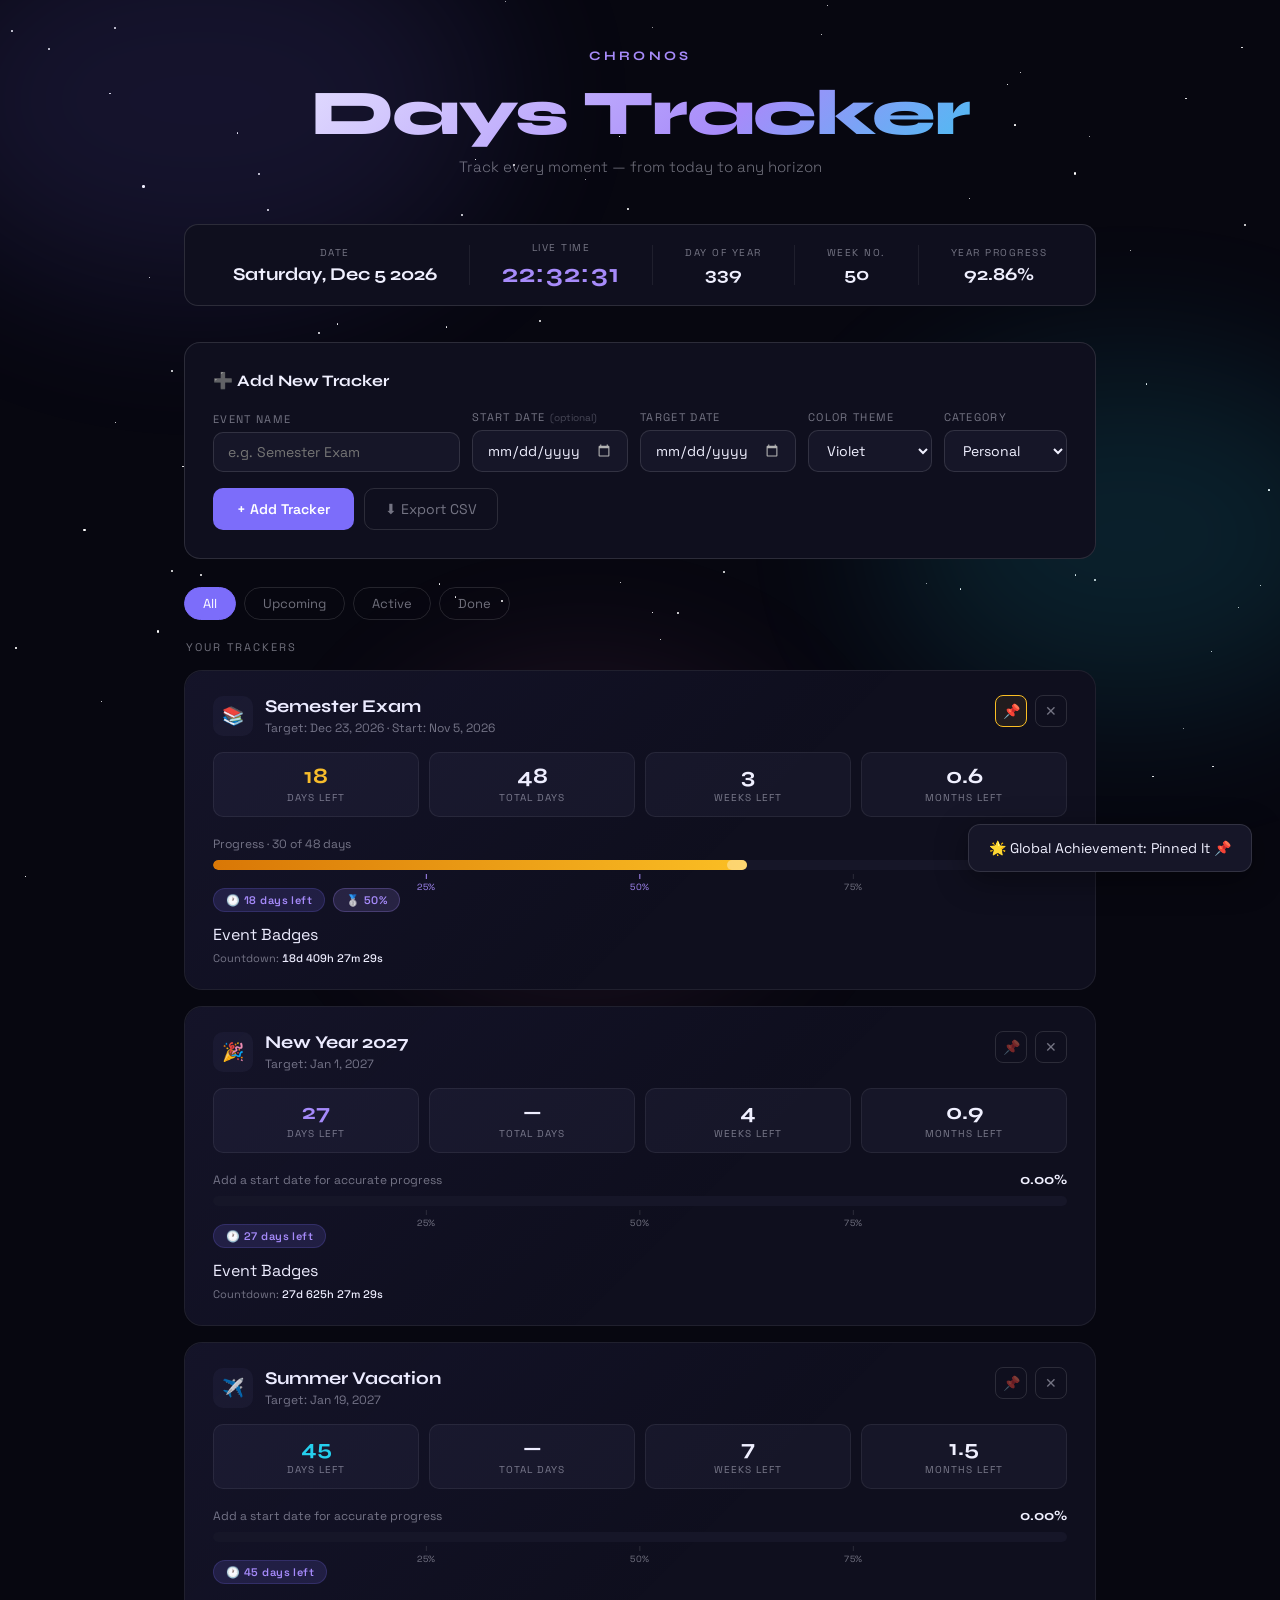
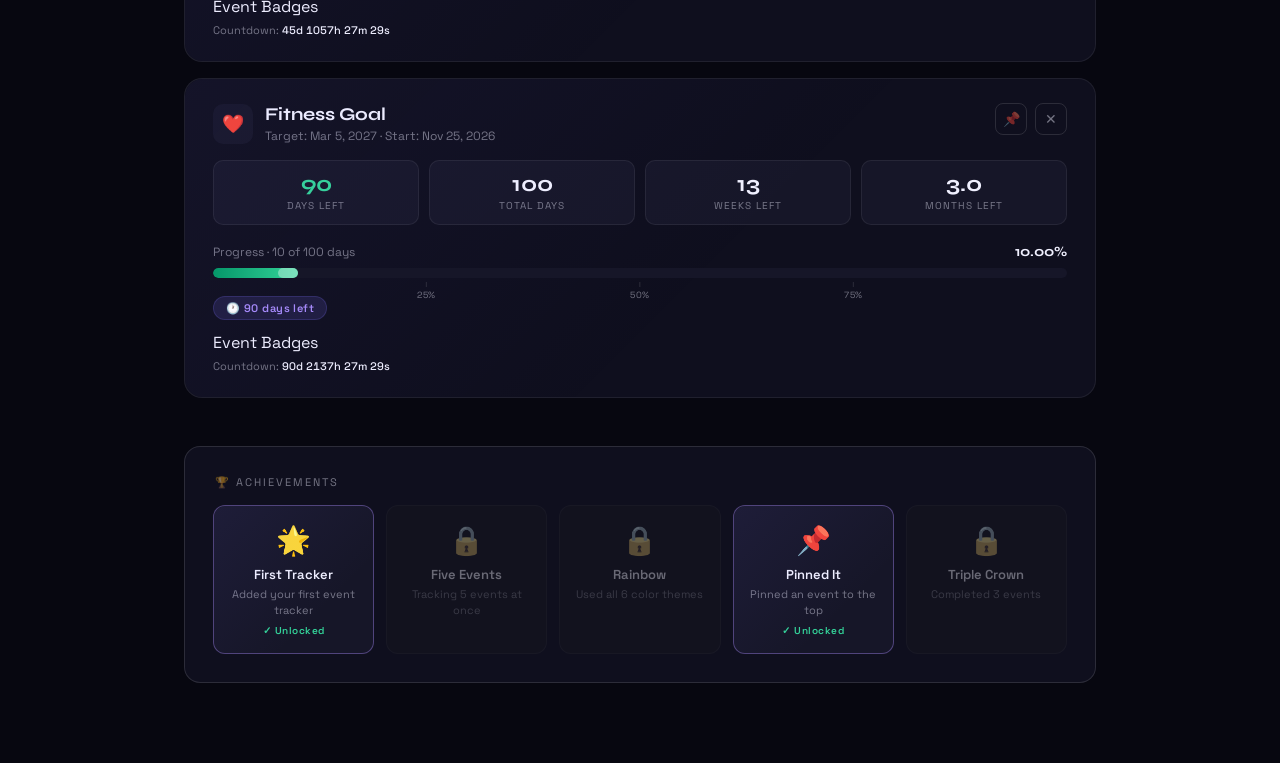
==== index.html @ 748a3e1c "Initial website upload" ====
<!DOCTYPE html>
<html lang="en">
<head>
<meta charset="UTF-8">
<meta name="viewport" content="width=device-width, initial-scale=1.0">
<title>Chronos — Days Tracker</title>
<link rel="stylesheet" href="style.css">
<link href="https://fonts.googleapis.com/css2?family=Space+Grotesk:wght@300;400;500;600;700&family=Syne:wght@400;700;800&display=swap" rel="stylesheet">
</head>
<body>

<div id="stars"></div>
<div class="aurora aurora-1"></div>
<div class="aurora aurora-2"></div>
<div class="aurora aurora-3"></div>
<div id="confetti-container"></div>

<div class="container">

  <header>
    <div class="logo">Chronos</div>
    <h1>Days Tracker</h1>
    <p class="subtitle">Track every moment — from today to any horizon</p>
  </header>

  <!-- LIVE CLOCK -->
  <div class="clock-bar">
    <div class="clock-item">
      <div class="clock-label">Date</div>
      <div class="clock-value" id="cl-date">—</div>
    </div>
    <div class="clock-sep"></div>
    <div class="clock-item">
      <div class="clock-label">Live Time</div>
      <div class="clock-value time" id="cl-time">—</div>
    </div>
    <div class="clock-sep"></div>
    <div class="clock-item">
      <div class="clock-label">Day of Year</div>
      <div class="clock-value" id="cl-doy">—</div>
    </div>
    <div class="clock-sep"></div>
    <div class="clock-item">
      <div class="clock-label">Week No.</div>
      <div class="clock-value" id="cl-week">—</div>
    </div>
    <div class="clock-sep"></div>
    <div class="clock-item">
      <div class="clock-label">Year Progress</div>
      <div class="clock-value" id="cl-yearpct">—</div>
    </div>
  </div>

  <!-- ADD TRACKER -->
  <div class="add-section">
    <h2>➕ Add New Tracker</h2>
    <div class="form-row">
      <div class="form-group">
        <label>Event Name</label>
        <input type="text" id="inp-name" placeholder="e.g. Semester Exam" maxlength="40">
      </div>
      <div class="form-group">
        <label>Start Date <span class="optional">(optional)</span></label>
        <input type="date" id="inp-start">
      </div>
      <div class="form-group">
        <label>Target Date</label>
        <input type="date" id="inp-date">
      </div>
      <div class="form-group">
        <label>Color Theme</label>
        <select id="inp-color">
          <option value="violet">Violet</option>
          <option value="cyan">Cyan</option>
          <option value="green">Green</option>
          <option value="amber">Amber</option>
          <option value="pink">Pink</option>
          <option value="red">Red</option>
        </select>
      </div>
      <div class="form-group">
        <label>Category</label>
        <select id="inp-category">
          <option value="personal">Personal</option>
          <option value="academic">Academic</option>
          <option value="work">Work</option>
          <option value="health">Health</option>
          <option value="travel">Travel</option>
          <option value="event">Event</option>
        </select>
      </div>
    </div>
    <div class="form-actions">
      <button class="btn-add" onclick="addTracker()">+ Add Tracker</button>
      <button class="btn-export" onclick="exportCSV()">⬇ Export CSV</button>
    </div>
  </div>

  <!-- FILTER BAR -->
  <div class="filter-bar">
    <button class="filter-btn active" onclick="setFilter('all', this)">All</button>
    <button class="filter-btn" onclick="setFilter('upcoming', this)">Upcoming</button>
    <button class="filter-btn" onclick="setFilter('active', this)">Active</button>
    <button class="filter-btn" onclick="setFilter('done', this)">Done</button>
  </div>

  <div class="section-title">Your Trackers</div>

  <!-- TRACKERS LIST -->
  <div id="trackers">
    <div id="empty">
      <div class="empty-icon">🕐</div>
      <p>No trackers yet — add one above to get started</p>
    </div>
  </div>

  <!-- ACHIEVEMENTS PANEL -->
  <div class="achievements-panel">
    <div class="section-title" style="margin-bottom:16px;">🏆 Achievements</div>
    <div id="achievements-grid" class="achievements-grid"></div>
  </div>

</div>

<!-- NOTIFICATION TOAST -->
<div id="toast" class="toast"></div>

<script src="script.js"></script>
</body>
</html>
---- style.css ----
:root {
  --bg: #070710;
  --surface: #0f0f1e;
  --surface2: #161628;
  --border: rgba(255,255,255,0.07);
  --border2: rgba(255,255,255,0.12);
  --text: #f0f0ff;
  --muted: rgba(240,240,255,0.45);
  --accent: #7c6dfa;
  --accent2: #a78bfa;
  --cyan: #22d3ee;
  --green: #34d399;
  --amber: #fbbf24;
  --red: #f87171;
  --pink: #f472b6;
}

* { margin: 0; padding: 0; box-sizing: border-box; }

body {
  font-family: 'Space Grotesk', sans-serif;
  background: var(--bg);
  color: var(--text);
  min-height: 100vh;
  overflow-x: hidden;
}

/* ── STARS ── */
#stars {
  position: fixed; inset: 0; z-index: 0; pointer-events: none; overflow: hidden;
}
.star {
  position: absolute; border-radius: 50%; background: white;
  animation: twinkle var(--d, 3s) ease-in-out infinite var(--delay, 0s);
}
@keyframes twinkle {
  0%,100% { opacity: var(--min-op, 0.1); transform: scale(1); }
  50% { opacity: var(--max-op, 0.8); transform: scale(1.3); }
}

/* ── AURORA ── */
.aurora {
  position: fixed; z-index: 0; border-radius: 50%;
  filter: blur(80px); pointer-events: none; opacity: 0.12;
}
.aurora-1 { width:600px; height:400px; background:#7c6dfa; top:-100px; left:-100px; animation: drift1 18s ease-in-out infinite; }
.aurora-2 { width:500px; height:350px; background:#22d3ee; top:40%; right:-100px; animation: drift2 22s ease-in-out infinite; }
.aurora-3 { width:400px; height:300px; background:#f472b6; bottom:-80px; left:30%; animation: drift3 15s ease-in-out infinite; }
@keyframes drift1 { 0%,100%{transform:translate(0,0) scale(1)} 50%{transform:translate(60px,40px) scale(1.1)} }
@keyframes drift2 { 0%,100%{transform:translate(0,0) scale(1)} 50%{transform:translate(-50px,30px) scale(1.08)} }
@keyframes drift3 { 0%,100%{transform:translate(0,0) scale(1)} 50%{transform:translate(40px,-50px) scale(1.12)} }

/* ── LAYOUT ── */
.container {
  position: relative; z-index: 1;
  max-width: 960px; margin: 0 auto;
  padding: 48px 24px 80px;
}

/* ── HEADER ── */
header { text-align: center; margin-bottom: 48px; }
.logo {
  font-family: 'Syne', sans-serif; font-size: 13px; font-weight: 700;
  letter-spacing: 0.25em; text-transform: uppercase; color: var(--accent2); margin-bottom: 16px;
}
h1 {
  font-family: 'Syne', sans-serif; font-size: clamp(36px, 6vw, 64px);
  font-weight: 800; line-height: 1.05; letter-spacing: -0.02em;
  background: linear-gradient(135deg, var(--text) 0%, var(--accent2) 60%, var(--cyan) 100%);
  -webkit-background-clip: text; -webkit-text-fill-color: transparent;
  background-clip: text; margin-bottom: 10px;
}
.subtitle { color: var(--muted); font-size: 15px; font-weight: 300; }

/* ── CLOCK BAR ── */
.clock-bar {
  display: flex; align-items: center; justify-content: center;
  flex-wrap: wrap; gap: 20px 32px;
  background: var(--surface); border: 0.5px solid var(--border2);
  border-radius: 14px; padding: 16px 28px; margin-bottom: 36px;
}
.clock-item { text-align: center; }
.clock-label { font-size: 10px; letter-spacing: 0.15em; text-transform: uppercase; color: var(--muted); margin-bottom: 4px; }
.clock-value { font-family: 'Syne', sans-serif; font-size: 18px; font-weight: 700; color: var(--text); }
.clock-value.time { font-size: 26px; color: var(--accent2); letter-spacing: 0.05em; }
.clock-sep { width: 1px; height: 40px; background: var(--border); }

/* ── ADD SECTION ── */
.add-section {
  background: var(--surface); border: 0.5px solid var(--border2);
  border-radius: 16px; padding: 28px; margin-bottom: 28px;
}
.add-section h2 { font-family: 'Syne', sans-serif; font-size: 16px; font-weight: 700; margin-bottom: 20px; }
.form-row {
  display: grid;
  grid-template-columns: 2fr 1fr 1fr 1fr 1fr;
  gap: 12px; align-items: end; margin-bottom: 16px;
}
.form-group { display: flex; flex-direction: column; gap: 6px; }
.form-group label { font-size: 11px; letter-spacing: 0.12em; text-transform: uppercase; color: var(--muted); }
.optional { font-size: 10px; color: rgba(240,240,255,0.25); text-transform: none; letter-spacing: 0; }
.form-group input,
.form-group select {
  background: var(--surface2); border: 0.5px solid var(--border2);
  color: var(--text); border-radius: 10px; padding: 10px 14px;
  font-family: 'Space Grotesk', sans-serif; font-size: 14px;
  outline: none; transition: border-color 0.2s;
}
.form-group input:focus,
.form-group select:focus { border-color: var(--accent); }
.form-group input[type="date"]::-webkit-calendar-picker-indicator { filter: invert(0.7); }
.form-group select option { background: #161628; }
.form-actions { display: flex; gap: 10px; }
.btn-add {
  background: var(--accent); color: white; border: none; border-radius: 10px;
  padding: 11px 24px; font-family: 'Space Grotesk', sans-serif;
  font-size: 14px; font-weight: 600; cursor: pointer;
  transition: opacity 0.2s, transform 0.15s;
}
.btn-add:hover { opacity: 0.85; transform: translateY(-1px); }
.btn-add:active { transform: scale(0.97); }
.btn-export {
  background: transparent; color: var(--muted); border: 0.5px solid var(--border2);
  border-radius: 10px; padding: 11px 20px;
  font-family: 'Space Grotesk', sans-serif; font-size: 14px; cursor: pointer;
  transition: border-color 0.2s, color 0.2s;
}
.btn-export:hover { border-color: var(--cyan); color: var(--cyan); }

/* ── FILTER BAR ── */
.filter-bar {
  display: flex; gap: 8px; margin-bottom: 20px; flex-wrap: wrap;
}
.filter-btn {
  background: transparent; color: var(--muted); border: 0.5px solid var(--border2);
  border-radius: 99px; padding: 7px 18px;
  font-family: 'Space Grotesk', sans-serif; font-size: 13px; cursor: pointer;
  transition: all 0.2s;
}
.filter-btn:hover { border-color: var(--accent); color: var(--accent2); }
.filter-btn.active { background: var(--accent); color: white; border-color: var(--accent); }

/* ── SECTION TITLE ── */
.section-title {
  font-size: 11px; letter-spacing: 0.18em; text-transform: uppercase;
  color: var(--muted); margin-bottom: 16px; padding-left: 2px;
}

/* ── TRACKER CARDS ── */
#trackers { display: flex; flex-direction: column; gap: 16px; }

.tracker-card {
  background: var(--surface); border: 0.5px solid var(--border);
  border-radius: 18px; padding: 24px 28px;
  animation: slideIn 0.4s cubic-bezier(0.16,1,0.3,1);
  position: relative; overflow: hidden;
  transition: border-color 0.3s, box-shadow 0.3s;
}
.tracker-card:hover {
  border-color: var(--border2);
  box-shadow: 0 0 32px rgba(124,109,250,0.06);
}
.tracker-card::before {
  content: ''; position: absolute; inset: 0; border-radius: 18px;
  background: linear-gradient(135deg, rgba(124,109,250,0.05) 0%, transparent 60%);
  pointer-events: none;
}
@keyframes slideIn {
  from { opacity: 0; transform: translateY(16px); }
  to   { opacity: 1; transform: translateY(0); }
}

/* ── CARD HEADER ── */
.card-header { display: flex; align-items: flex-start; justify-content: space-between; margin-bottom: 16px; gap: 12px; }
.card-left { display: flex; align-items: center; gap: 12px; flex: 1; min-width: 0; }
.category-icon {
  width: 40px; height: 40px; border-radius: 10px; display: flex;
  align-items: center; justify-content: center; font-size: 18px; flex-shrink: 0;
  background: var(--surface2);
}
.card-title-row { flex: 1; min-width: 0; }
.card-title {
  font-family: 'Syne', sans-serif; font-size: 18px; font-weight: 700;
  margin-bottom: 3px; white-space: nowrap; overflow: hidden; text-overflow: ellipsis;
}
.card-dates { font-size: 12px; color: var(--muted); }
.card-actions { display: flex; gap: 8px; flex-shrink: 0; align-items: center; }
.btn-icon {
  background: transparent; border: 0.5px solid var(--border2); color: var(--muted);
  border-radius: 8px; width: 32px; height: 32px; cursor: pointer;
  display: flex; align-items: center; justify-content: center; font-size: 14px;
  transition: all 0.2s;
}
.btn-icon.pin-btn.pinned { border-color: var(--amber); color: var(--amber); background: rgba(251,191,36,0.08); }
.btn-icon:hover { border-color: var(--red); color: var(--red); background: rgba(248,113,113,0.06); }
.btn-icon.pin-btn:hover { border-color: var(--amber); color: var(--amber); background: rgba(251,191,36,0.06); }

/* ── STATS GRID ── */
.stats-grid { display: grid; grid-template-columns: repeat(4, 1fr); gap: 10px; margin-bottom: 18px; }
.stat {
  background: var(--surface2); border-radius: 10px; padding: 12px 14px;
  text-align: center; border: 0.5px solid var(--border);
}
.stat-value { font-family: 'Syne', sans-serif; font-size: 22px; font-weight: 700; line-height: 1; margin-bottom: 4px; }
.stat-label { font-size: 10px; letter-spacing: 0.1em; text-transform: uppercase; color: var(--muted); }

/* ── PROGRESS ── */
.progress-section { margin-bottom: 14px; }
.progress-meta { display: flex; justify-content: space-between; align-items: center; margin-bottom: 8px; font-size: 12px; color: var(--muted); }
.progress-pct { font-family: 'Syne', sans-serif; font-size: 14px; font-weight: 700; color: var(--text); }
.progress-track { width: 100%; height: 10px; background: var(--surface2); border-radius: 99px; overflow: hidden; position: relative; }
.progress-fill { height: 100%; border-radius: 99px; transition: width 0.9s cubic-bezier(0.16,1,0.3,1); position: relative; }
.progress-fill::after {
  content: ''; position: absolute; right: 0; top: 0; bottom: 0;
  width: 20px; border-radius: 99px; background: rgba(255,255,255,0.35);
  animation: shimmer 2s ease-in-out infinite;
}
@keyframes shimmer { 0%,100%{opacity:0.2} 50%{opacity:0.7} }

/* ── MILESTONE MARKERS ── */
.progress-wrapper { position: relative; }
.milestone-marks { position: relative; display: flex; justify-content: space-between; padding: 4px 0 0; }
.milestone-mark {
  position: absolute; display: flex; flex-direction: column; align-items: center;
  transform: translateX(-50%); pointer-events: none;
}
.milestone-mark .tick { width: 1px; height: 5px; background: var(--border2); margin-bottom: 2px; }
.milestone-mark .mlabel { font-size: 9px; color: var(--muted); letter-spacing: 0.05em; white-space: nowrap; }
.milestone-mark.reached .tick { background: var(--accent2); }
.milestone-mark.reached .mlabel { color: var(--accent2); }

/* ── PROGRESS COLOR THEMES ── */
.color-violet { background: linear-gradient(90deg, #7c6dfa, #a78bfa); }
.color-cyan   { background: linear-gradient(90deg, #0891b2, #22d3ee); }
.color-green  { background: linear-gradient(90deg, #059669, #34d399); }
.color-amber  { background: linear-gradient(90deg, #d97706, #fbbf24); }
.color-pink   { background: linear-gradient(90deg, #be185d, #f472b6); }
.color-red    { background: linear-gradient(90deg, #dc2626, #f87171); }

/* ── BADGES ROW ── */
.badges-row { display: flex; flex-wrap: wrap; gap: 8px; margin-bottom: 12px; }
.badge {
  display: inline-flex; align-items: center; gap: 5px;
  padding: 4px 12px; border-radius: 99px; font-size: 11px; font-weight: 600; letter-spacing: 0.04em;
  border: 0.5px solid transparent; transition: transform 0.2s;
}
.badge:hover { transform: scale(1.05); }

.badge-upcoming  { background: rgba(124,109,250,0.15); color: var(--accent2); border-color: rgba(124,109,250,0.2); }
.badge-active    { background: rgba(52,211,153,0.12); color: var(--green); border-color: rgba(52,211,153,0.2); }
.badge-done      { background: rgba(248,113,113,0.12); color: var(--red); border-color: rgba(248,113,113,0.2); }
.badge-today     { background: rgba(251,191,36,0.15); color: var(--amber); border-color: rgba(251,191,36,0.25); }
.badge-milestone { background: rgba(244,114,182,0.12); color: var(--pink); border-color: rgba(244,114,182,0.2); }
.badge-quarter   { background: rgba(34,211,238,0.12); color: var(--cyan); border-color: rgba(34,211,238,0.2); }
.badge-half      { background: rgba(167,139,250,0.15); color: var(--accent2); border-color: rgba(167,139,250,0.25); }
.badge-three-q   { background: rgba(52,211,153,0.12); color: var(--green); border-color: rgba(52,211,153,0.2); }
.badge-complete  { background: rgba(251,191,36,0.15); color: var(--amber); border-color: rgba(251,191,36,0.25); }
.badge-pin       { background: rgba(251,191,36,0.12); color: var(--amber); border-color: rgba(251,191,36,0.2); }

/* ── TICKER ── */
.ticker { font-size: 11px; color: var(--muted); margin-top: 6px; font-variant-numeric: tabular-nums; }
.ticker span { color: var(--text); font-weight: 500; }

/* ── EMPTY STATE ── */
#empty {
  text-align: center; padding: 64px 24px;
  border: 0.5px dashed var(--border2); border-radius: 18px; color: var(--muted);
}
.empty-icon { font-size: 48px; margin-bottom: 16px; opacity: 0.3; }

/* ── ACHIEVEMENTS PANEL ── */
.achievements-panel {
  margin-top: 48px; background: var(--surface);
  border: 0.5px solid var(--border2); border-radius: 16px; padding: 28px;
}
.achievements-grid { display: grid; grid-template-columns: repeat(auto-fill, minmax(160px, 1fr)); gap: 12px; }
.achievement-card {
  background: var(--surface2); border-radius: 12px; padding: 16px 14px;
  text-align: center; border: 0.5px solid var(--border);
  transition: transform 0.2s, border-color 0.2s;
  position: relative; overflow: hidden;
}
.achievement-card.unlocked { border-color: rgba(167,139,250,0.3); }
.achievement-card.locked { opacity: 0.4; filter: grayscale(0.6); }
.achievement-card:hover { transform: translateY(-2px); }
.achievement-icon { font-size: 28px; margin-bottom: 8px; }
.achievement-name { font-size: 12px; font-weight: 600; margin-bottom: 4px; color: var(--text); }
.achievement-desc { font-size: 10px; color: var(--muted); line-height: 1.4; }
.achievement-card.unlocked .achievement-icon { filter: drop-shadow(0 0 6px rgba(167,139,250,0.6)); }
.achievement-card.unlocked::before {
  content: ''; position: absolute; inset: 0; border-radius: 12px;
  background: linear-gradient(135deg, rgba(124,109,250,0.07) 0%, transparent 70%);
  pointer-events: none;
}
.new-badge {
  position: absolute; top: 8px; right: 8px;
  background: var(--accent); color: white; font-size: 9px; font-weight: 700;
  padding: 2px 6px; border-radius: 99px; letter-spacing: 0.06em;
}

/* ── TOAST ── */
.toast {
  position: fixed; bottom: 28px; right: 28px; z-index: 999;
  background: var(--surface2); border: 0.5px solid var(--border2);
  border-radius: 12px; padding: 14px 20px; font-size: 14px;
  max-width: 320px; box-shadow: 0 8px 32px rgba(0,0,0,0.4);
  transform: translateY(20px); opacity: 0; pointer-events: none;
  transition: all 0.3s cubic-bezier(0.16,1,0.3,1);
}
.toast.show { transform: translateY(0); opacity: 1; pointer-events: auto; }

/* ── CONFETTI ── */
#confetti-container { position: fixed; inset: 0; z-index: 998; pointer-events: none; }
.confetti-piece {
  position: absolute; width: 8px; height: 8px; border-radius: 2px;
  animation: confettiFall linear forwards;
}
@keyframes confettiFall {
  0%   { transform: translateY(-20px) rotate(0deg); opacity: 1; }
  100% { transform: translateY(100vh) rotate(720deg); opacity: 0; }
}

/* ── RESPONSIVE ── */
@media (max-width: 760px) {
  .form-row { grid-template-columns: 1fr 1fr; }
  .stats-grid { grid-template-columns: repeat(2, 1fr); }
  .clock-sep { display: none; }
}
@media (max-width: 480px) {
  .form-row { grid-template-columns: 1fr; }
  .achievements-grid { grid-template-columns: repeat(2, 1fr); }
}
/* ── ACHIEVEMENT CARDS ── */
.achievement-card {
  background: var(--surface2);
  border-radius: 12px;
  padding: 16px 14px;
  text-align: center;
  border: 0.5px solid var(--border);
  transition: transform 0.2s, border-color 0.3s;
  cursor: default;
}
.achievement-card:hover { transform: translateY(-3px); }
.achievement-card.unlocked { border-color: rgba(167,139,250,0.4); }
.achievement-card.locked   { opacity: 0.4; filter: grayscale(0.5); }
.achievement-card.unlocked::before {
  content: '';
  position: absolute; inset: 0; border-radius: 12px;
  background: linear-gradient(135deg, rgba(124,109,250,0.08) 0%, transparent 70%);
  pointer-events: none;
}
.ach-icon           { font-size: 28px; margin-bottom: 8px; }
.ach-name           { font-size: 13px; font-weight: 600; margin-bottom: 4px; color: var(--text); }
.ach-desc           { font-size: 11px; color: var(--muted); line-height: 1.4; }
.ach-unlocked-label { font-size: 10px; color: var(--green); margin-top: 6px; font-weight: 600; letter-spacing: 0.05em; }

/* ── BADGES ── */
.badge-complete { background: rgba(251,191,36,0.15);  color: var(--amber); border-color: rgba(251,191,36,0.25); }
.badge-three-q  { background: rgba(52,211,153,0.12);  color: var(--green); border-color: rgba(52,211,153,0.2);  }
.badge-half     { background: rgba(167,139,250,0.15); color: var(--accent2); border-color: rgba(167,139,250,0.25); }
.badge-quarter  { background: rgba(34,211,238,0.12);  color: var(--cyan);  border-color: rgba(34,211,238,0.2);  }
.badge-today    { background: rgba(251,191,36,0.15);  color: var(--amber); border-color: rgba(251,191,36,0.25); }
.badge-done     { background: rgba(52,211,153,0.12);  color: var(--green); border-color: rgba(52,211,153,0.2);  }
.badge-milestone{ background: rgba(248,113,113,0.12); color: var(--red);   border-color: rgba(248,113,113,0.2); }
.badge-upcoming { background: rgba(124,109,250,0.15); color: var(--accent2); border-color: rgba(124,109,250,0.2); }
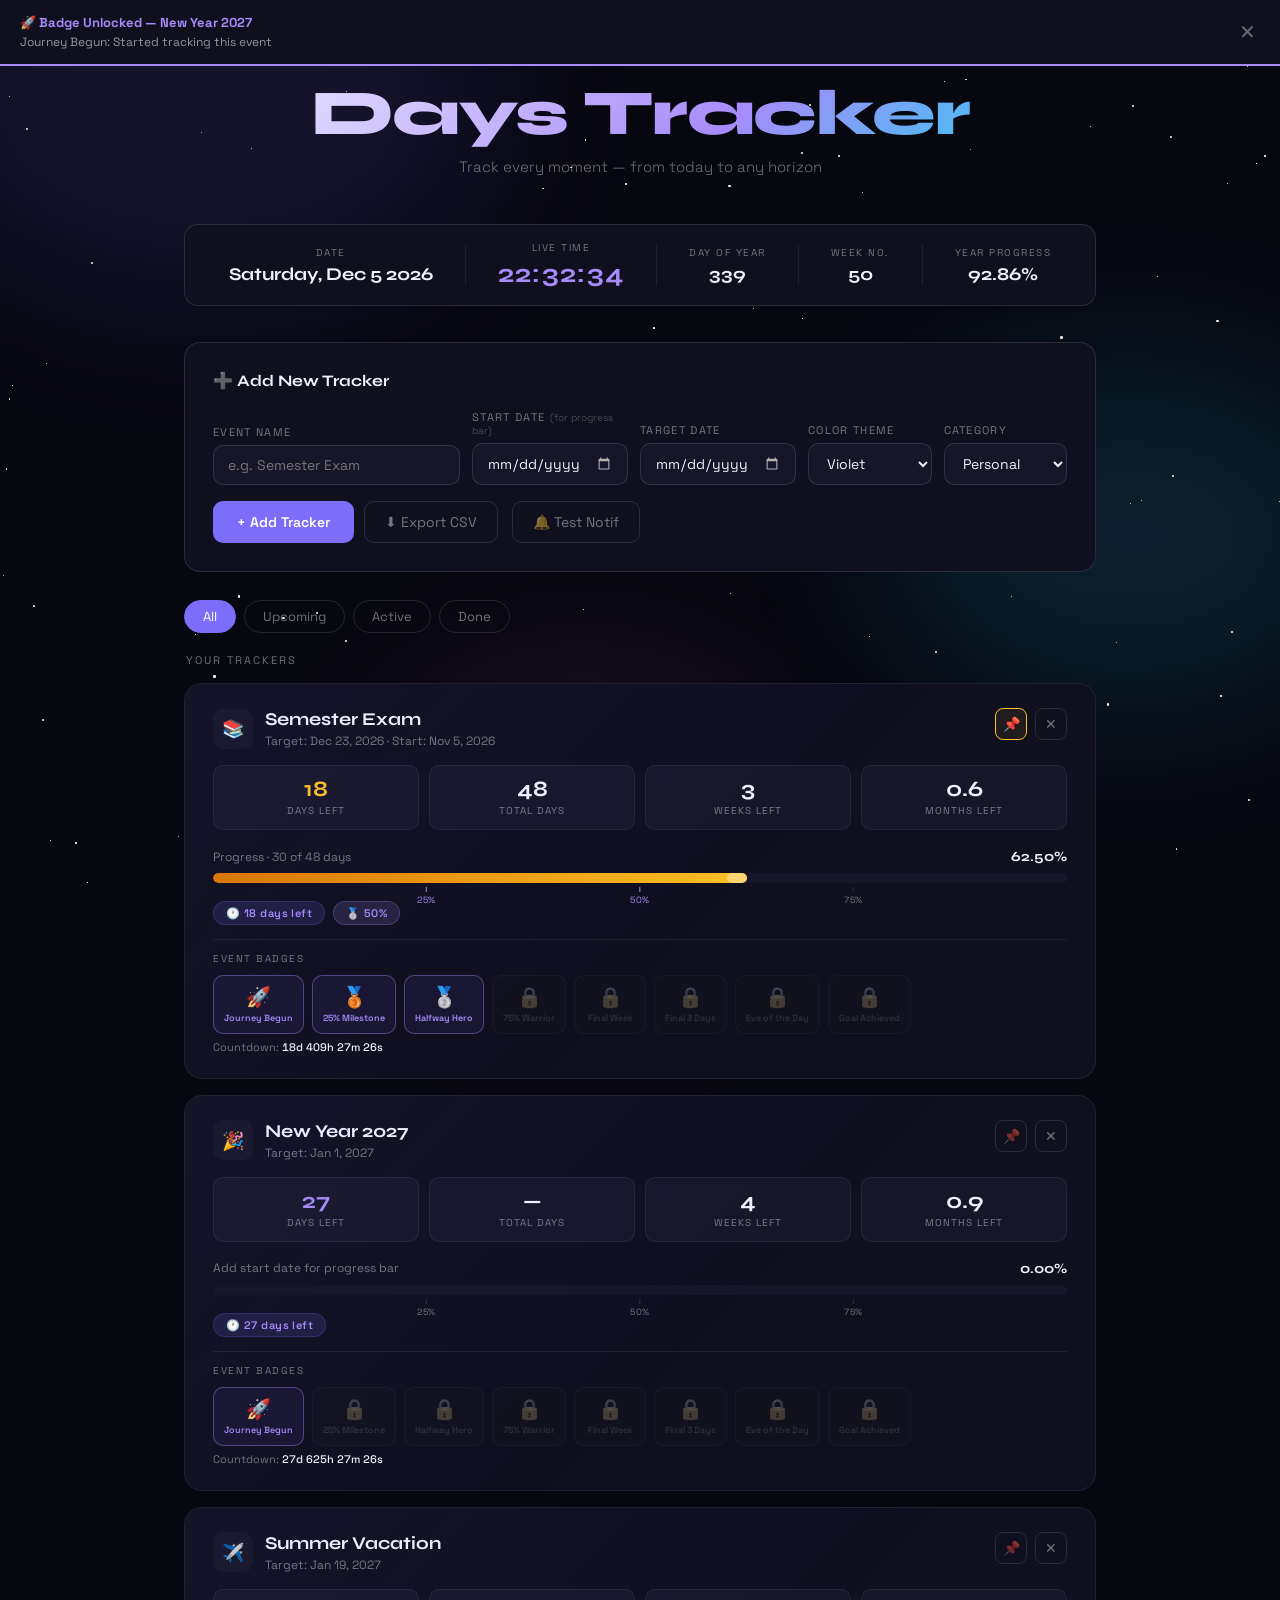
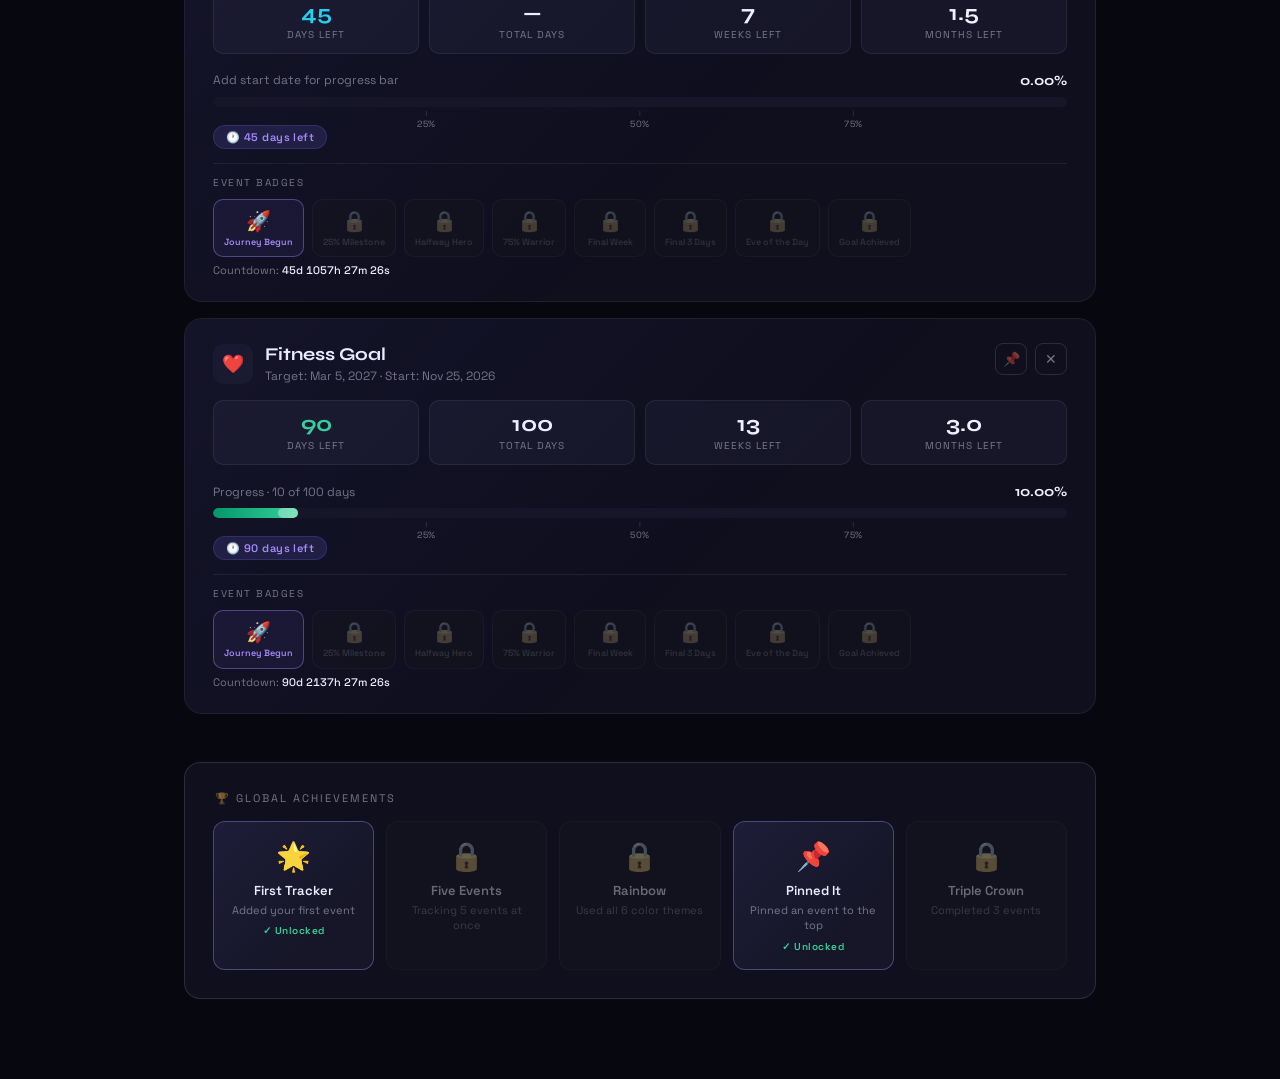
==== commit 89808456: "update" ====
--- a/index.html
+++ b/index.html
@@ -1,11 +1,51 @@
-<!DOCTYPE html>
-<html lang="en">
 <head>
 <meta charset="UTF-8">
 <meta name="viewport" content="width=device-width, initial-scale=1.0">
 <title>Chronos — Days Tracker</title>
+
+<!-- PWA Manifest -->
+<link rel="manifest" href="manifest.json">
+
+<!-- Theme color -->
+<meta name="theme-color" content="#070710">
+
+<!-- PWA capable -->
+<meta name="mobile-web-app-capable" content="yes">
+<meta name="application-name" content="Chronos">
+
+<!-- Icons -->
+<link rel="icon" type="image/png" sizes="192x192" href="icon-192.png">
+<link rel="icon" type="image/png" sizes="512x512" href="icon-512.png">
+
+<!-- Home screen icon on Android -->
+<link rel="apple-touch-icon" sizes="192x192" href="icon-192.png">
+
+<!-- Windows tile -->
+<meta name="msapplication-TileColor" content="#070710">
+<meta name="msapplication-TileImage" content="icon-192.png">
+
+<!-- Fonts -->
+<link href="https://fonts.googleapis.com/css2?family=Space+Grotesk:wght@300;400;500;600;700&family=Syne:wght@400;700;800&display=swap" rel="stylesheet">
+
+<!-- Styles -->
 <link rel="stylesheet" href="style.css">
-<link href="https://fonts.googleapis.com/css2?family=Space+Grotesk:wght@300;400;500;600;700&family=Syne:wght@400;700;800&display=swap" rel="stylesheet">
+
+<!-- Register Service Worker -->
+<script>
+  if ('serviceWorker' in navigator) {
+    window.addEventListener('load', function() {
+      navigator.serviceWorker.register('./sw.js')
+        .then(function(reg) {
+          window._swReg = reg;
+          console.log('SW registered:', reg.scope);
+        })
+        .catch(function(err) {
+          console.log('SW failed:', err);
+        });
+    });
+  }
+</script>
+
 </head>
 <body>
 
@@ -14,6 +54,7 @@
 <div class="aurora aurora-2"></div>
 <div class="aurora aurora-3"></div>
 <div id="confetti-container"></div>
+<div id="alert-banner-container"></div>
 
 <div class="container">
 
@@ -60,7 +101,7 @@
         <input type="text" id="inp-name" placeholder="e.g. Semester Exam" maxlength="40">
       </div>
       <div class="form-group">
-        <label>Start Date <span class="optional">(optional)</span></label>
+        <label>Start Date <span class="optional">(for progress bar)</span></label>
         <input type="date" id="inp-start">
       </div>
       <div class="form-group">
@@ -93,6 +134,7 @@
     <div class="form-actions">
       <button class="btn-add" onclick="addTracker()">+ Add Tracker</button>
       <button class="btn-export" onclick="exportCSV()">⬇ Export CSV</button>
+      <button class="btn-export" onclick="testNotification()" style="margin-left:4px">🔔 Test Notif</button>
     </div>
   </div>
 
@@ -106,23 +148,21 @@
 
   <div class="section-title">Your Trackers</div>
 
-  <!-- TRACKERS LIST -->
   <div id="trackers">
     <div id="empty">
       <div class="empty-icon">🕐</div>
-      <p>No trackers yet — add one above to get started</p>
+      <p>No trackers yet — add one above</p>
     </div>
   </div>
 
-  <!-- ACHIEVEMENTS PANEL -->
+  <!-- GLOBAL ACHIEVEMENTS -->
   <div class="achievements-panel">
-    <div class="section-title" style="margin-bottom:16px;">🏆 Achievements</div>
+    <div class="section-title" style="margin-bottom:16px">🏆 Global Achievements</div>
     <div id="achievements-grid" class="achievements-grid"></div>
   </div>
 
 </div>
 
-<!-- NOTIFICATION TOAST -->
 <div id="toast" class="toast"></div>
 
 <script src="script.js"></script>
--- a/style.css
+++ b/style.css
@@ -362,4 +362,54 @@
 .badge-today    { background: rgba(251,191,36,0.15);  color: var(--amber); border-color: rgba(251,191,36,0.25); }
 .badge-done     { background: rgba(52,211,153,0.12);  color: var(--green); border-color: rgba(52,211,153,0.2);  }
 .badge-milestone{ background: rgba(248,113,113,0.12); color: var(--red);   border-color: rgba(248,113,113,0.2); }
-.badge-upcoming { background: rgba(124,109,250,0.15); color: var(--accent2); border-color: rgba(124,109,250,0.2); }+.badge-upcoming { background: rgba(124,109,250,0.15); color: var(--accent2); border-color: rgba(124,109,250,0.2); }
+@keyframes slideDown {
+  from { transform: translateY(-100%); opacity: 0; }
+  to   { transform: translateY(0);     opacity: 1; }
+}
+.event-ach-section {
+  margin-top: 14px;
+  border-top: 0.5px solid var(--border);
+  padding-top: 12px;
+}
+.event-ach-title {
+  font-size: 10px; letter-spacing: 0.15em;
+  text-transform: uppercase; color: var(--muted); margin-bottom: 10px;
+}
+.event-ach-row   { display: flex; flex-wrap: wrap; gap: 8px; }
+.event-ach-badge {
+  display: flex; flex-direction: column; align-items: center;
+  gap: 3px; padding: 8px 10px; border-radius: 10px;
+  border: 0.5px solid var(--border2); background: var(--surface2);
+  min-width: 72px; text-align: center; transition: transform 0.2s;
+}
+.event-ach-badge:hover  { transform: translateY(-2px); }
+.event-ach-badge.unlocked {
+  border-color: rgba(167,139,250,0.4);
+  background: rgba(124,109,250,0.08);
+}
+.event-ach-badge.locked { opacity: 0.3; filter: grayscale(0.6); }
+.eab-icon { font-size: 20px; }
+.eab-name { font-size: 9px; font-weight: 600; color: var(--muted); line-height: 1.3; }
+.event-ach-badge.unlocked .eab-name { color: var(--accent2); }
+.achievement-card {
+  background: var(--surface2); border-radius: 12px;
+  padding: 16px 14px; text-align: center;
+  border: 0.5px solid var(--border);
+  transition: transform 0.2s; position: relative; overflow: hidden;
+}
+.achievement-card:hover   { transform: translateY(-3px); }
+.achievement-card.unlocked { border-color: rgba(167,139,250,0.4); }
+.achievement-card.locked   { opacity: 0.4; filter: grayscale(0.5); }
+.ach-icon            { font-size: 28px; margin-bottom: 8px; }
+.ach-name            { font-size: 13px; font-weight: 600; color: var(--text); margin-bottom: 4px; }
+.ach-desc            { font-size: 11px; color: var(--muted); line-height: 1.4; }
+.ach-unlocked-label  { font-size: 10px; color: var(--green); margin-top: 6px; font-weight: 600; }
+.badge-complete  { background:rgba(251,191,36,0.15);  color:var(--amber);   border-color:rgba(251,191,36,0.25); }
+.badge-three-q   { background:rgba(52,211,153,0.12);  color:var(--green);   border-color:rgba(52,211,153,0.2);  }
+.badge-half      { background:rgba(167,139,250,0.15); color:var(--accent2); border-color:rgba(167,139,250,0.25);}
+.badge-quarter   { background:rgba(34,211,238,0.12);  color:var(--cyan);    border-color:rgba(34,211,238,0.2);  }
+.badge-today     { background:rgba(251,191,36,0.15);  color:var(--amber);   border-color:rgba(251,191,36,0.25); }
+.badge-done      { background:rgba(52,211,153,0.12);  color:var(--green);   border-color:rgba(52,211,153,0.2);  }
+.badge-milestone { background:rgba(248,113,113,0.12); color:var(--red);     border-color:rgba(248,113,113,0.2); }
+.badge-upcoming  { background:rgba(124,109,250,0.15); color:var(--accent2); border-color:rgba(124,109,250,0.2); }
